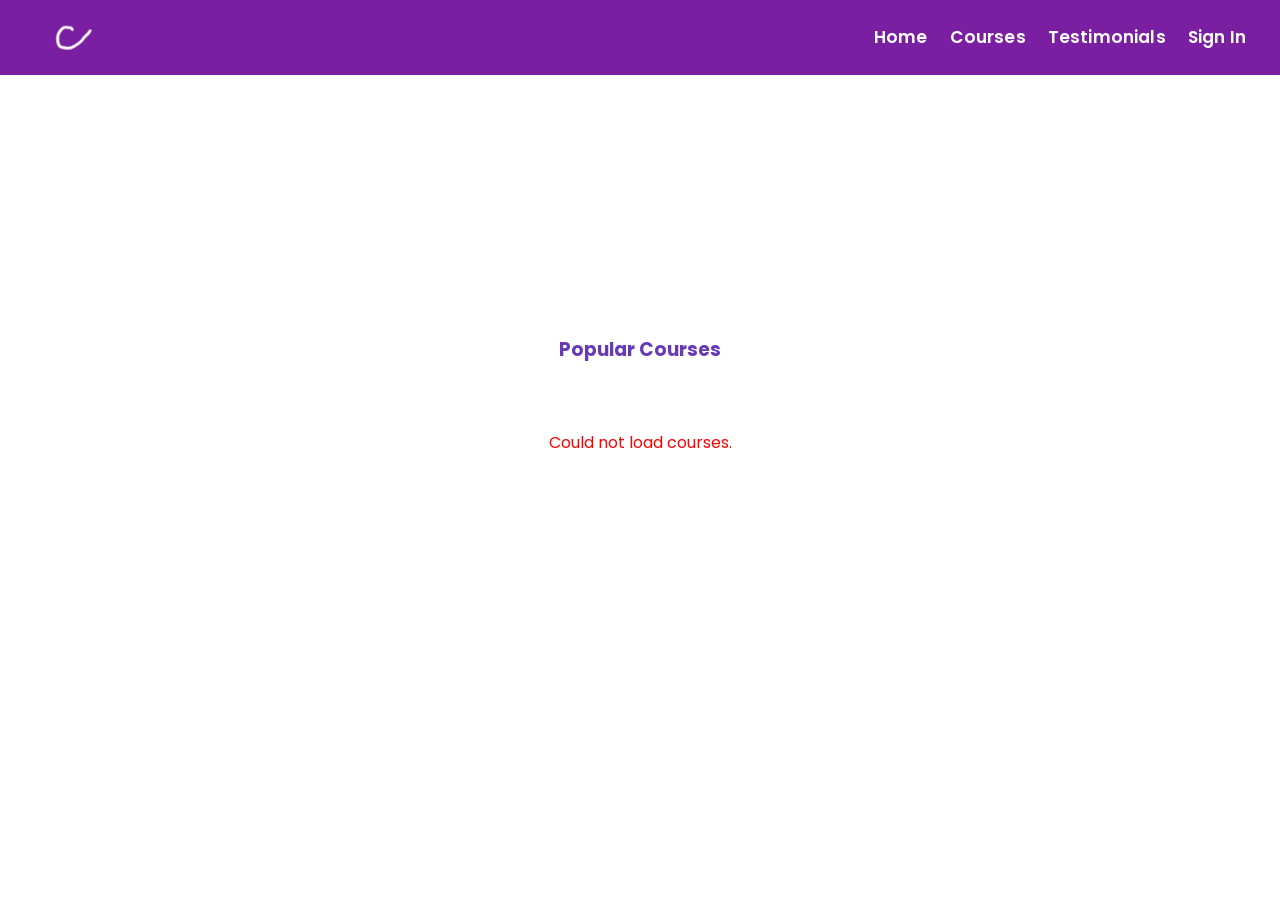
==== christnow-frontend/index.html @ c5bdd837 "initial commit of ChristNow frontend" ====
<!DOCTYPE html>
<html lang="en">
<head>
  <meta charset="UTF-8" />
  <meta name="viewport" content="width=device-width, initial-scale=1.0" />
  <title>ChristNow</title>
  <link rel="stylesheet" href="styles.css" />
  <link href="https://fonts.googleapis.com/css2?family=Poppins:wght@400;600&display=swap" rel="stylesheet">
</head>
<body>
  <header class="navbar">
    <div class="logo"><img src="images/logo-c.PNG" alt="ChristNow Logo"></div>
    <nav class="nav-links">
      <a href="index.html">Home</a>
      <a href="courses.html">Courses</a>
      <a href="testimonials.html">Testimonials</a>
      <a href="sign-in.html" id="sign-in-link">Sign In</a>
    </nav>
  </header>

  <main class="home">
    <section class="courses">
      <h2>Popular Courses</h2>
   <div class="course-list"></div>


      </div>
    </section>
  </main>

  <script src="script.js"></script>
</body>
</html>
---- christnow-frontend/styles.css ----
/* ====== Reset & Base Styles ====== */
* {
  margin: 0;
  padding: 0;
  box-sizing: border-box;
  font-family: 'Poppins', 'Segoe UI', Arial, sans-serif;
}
body {
  background: #fff;
  color: #333;
  font-family: 'Poppins', 'Segoe UI', Arial, sans-serif;
}

/* ====== Navbar ====== */
.navbar {
  background: #7B1FA2;
  padding: 10px 30px;
  display: flex;
  justify-content: space-between;
  align-items: center;
  height: 75px;
}
.logo {
  display: flex;
  align-items: center;
  justify-content: center;
  padding: 5px;
  height: 80px;
  width: 80px;
  position: relative;
}
.logo img {
  height: 60px;
  width: auto;
  transform: scale(1.3);
  transform-origin: center;
  transition: transform 0.3s;
  position: relative;
}
.nav-links {
  text-align: center;
}
.nav-links a {
  color: #fff;
  margin-left: 20px;
  text-decoration: none;
  font-weight: 600;
  transition: color 0.3s;
}
.nav-links a:hover {
  color: #FFD700;
}

/* ====== Home, Welcome, Verse ====== */
.home h1 {
  text-align: center;
  margin-top: 34px;
  margin-bottom: 8px;
  font-size: 2.4rem;
  font-weight: 700;
  color: #181818;
}
.verse, .verse-ref {
  text-align: center;
  display: block;
  margin-left: auto;
  margin-right: auto;
  margin-bottom: 4px;
}
.verse {
  color: #9b7edc;
}
.verse-ref {
  color: #c0a6f5;
}

/* ====== Courses Section ====== */
.courses {
  margin-bottom: 30px;
}
.courses h2 {
  color: #673ab7;
  font-size: 1.17em;
  margin-bottom: 16px;
  margin-top: 0;
  font-weight: bold;
  text-align: center;
}
.course-list {
  display: flex;
  flex-wrap: wrap;
  justify-content: center;
  gap: 40px;
  padding: 50px 0;
}
.course-card {
  background: #f4f4f4;
  border: 1.5px solid #e0dbef;
  border-radius: 18px;
  box-shadow: 0 0 14px rgba(0, 0, 0, 0.07);
  width: 320px;
  padding: 28px 24px;
  text-align: center;
  display: flex;
  flex-direction: column;
  align-items: center;
  margin-bottom: 10px;
  min-height: 390px;
}
.course-card img {
  width: 190px;
  height: 140px;
  border-radius: 10px;
  object-fit: cover;
  margin-bottom: 18px;
  background: #fff;
  border: 1px solid #dedede;
}
.course-card h3 {
  font-size: 1.23rem;
  font-weight: 700;
  color: #543386;
  margin-bottom: 8px;
}
.course-card p {
  font-size: 1rem;
  color: #565656;
  margin-bottom: 18px;
  min-height: 45px;
}
.course-buttons {
  display: flex;
  flex-direction: column;
  align-items: center;
  gap: 7px;
  margin-top: 14px;
  width: 100%;
}
.start-course-btn, .course-card button {
  background: #7B1FA2;
  color: #fff;
  border: none;
  border-radius: 6px;
  font-weight: 600;
  cursor: pointer;
  padding: 11px 24px;
  font-size: 1rem;
  transition: background 0.2s;
  width: 180px;
}
.start-course-btn:hover, .course-card button:hover {
  background: #5e1587;
}
.view-course-link {
  color: #7B1FA2;
  background: none;
  border: none;
  font-weight: 500;
  cursor: pointer;
  font-size: 1rem;
  text-decoration: underline;
  display: block;
  width: 180px;
  text-align: center;
  margin-top: 0;
  padding: 0;
}
.view-course-link:hover {
  color: #543386;
  text-decoration: underline;
}

/* ====== Sign In Section ====== */
section.login {
  margin: 0 auto;
  margin-top: 28px;
  max-width: 350px;
  text-align: center;
}
section.login h2 {
  margin-bottom: 14px;
  color: #673ab7;
  font-size: 1.08em;
  font-weight: bold;
}
section.login form {
  display: flex;
  flex-direction: column;
  align-items: center;
  gap: 10px;
}
section.login label {
  margin-right: 4px;
  font-size: 1em;
}
section.login input[type="text"],
section.login input[type="password"] {
  padding: 6px 10px;
  border-radius: 5px;
  border: 1px solid #bbb;
  font-size: 1em;
  width: 175px;
}
section.login button[type="submit"] {
  margin-top: 8px;
  font-size: 1em;
  background: #673ab7;
  color: white;
  border: none;
  border-radius: 6px;
  padding: 6px 22px;
  cursor: pointer;
}
section.login button[type="submit"]:hover {
  background: #7c5ed6;
}
#loginStatus {
  color: red;
  margin-top: 6px;
}

/* ====== Responsive Design ====== */
@media (max-width: 850px) {
  .course-list {
    flex-direction: column;
    align-items: center;
    gap: 30px;
    padding: 30px 0;
  }
  .course-card {
    width: 95%;
    min-width: 230px;
    max-width: 400px;
  }
}
@media (max-width: 650px) {
  .home { padding: 15px 5px; }
  .course-card { width: 98%; }
}

/* ====== Lessons/Lesson Sidebar (for lessons.html) ====== */
#course-layout {
  display: flex;
  min-height: 100vh;
}
#lesson-sidebar {
  width: 250px;
  background: #f0e9ff;
  padding: 30px 10px 30px 20px;
  border-right: 2px solid #e5d1ff;
}
#lesson-sidebar h3 {
  margin-top: 0;
  font-size: 1.25em;
  color: #673ab7;
}
#lesson-list {
  list-style: none;
  padding: 0;
}
#lesson-list li {
  padding: 12px 15px;
  border-radius: 6px;
  margin-bottom: 6px;
  cursor: pointer;
  font-size: 1em;
  background: #fff;
  display: flex;
  align-items: center;
  transition: background 0.18s;
}
#lesson-list li.active {
  background: #c7b5fa;
  font-weight: bold;
  color: #36297c;
}
#lesson-list li.completed {
  background: #e0ffe0;
  color: #0b6300;
}
#lesson-list li.locked {
  background: #eee;
  color: #aaa;
  cursor: not-allowed;
  pointer-events: none;
}
#lesson-list li span {
  flex: 1;
}
#lesson-main {
  flex: 1;
  padding: 40px;
}
#progress {
  font-weight: bold;
  margin-bottom: 18px;
}
.lesson-card.completed {
  background: #e0ffe0;
  border: 1.5px solid #a8e0a8;
}
textarea {
  width: 98%;
  min-height: 50px;
  margin-top: 10px;
  margin-bottom: 10px;
  border-radius: 4px;
  border: 1px solid #ccc;
  padding: 7px;
  font-size: 1em;
}
button:disabled {
  background: #bbb;
  color: #444;
  cursor: default;
}

/* === Sign In Page Overrides (add at END of styles.css) === */
.form-container {
  max-width: 410px;
  margin: 70px auto 0 auto;
  background: #fff;
  border-radius: 13px;
  box-shadow: 0 2px 18px rgba(123,31,162,0.09);
  padding: 44px 38px 30px 38px;
  text-align: center;
}

.form-container h1 {
  font-size: 2.1rem;
  font-weight: 700;
  color: #2c164e;
  margin-bottom: 35px;
  letter-spacing: -0.7px;
}

#signin-form {
  display: flex;
  flex-direction: column;
  gap: 18px;
  margin-bottom: 22px;
}

#signin-form input[type="email"],
#signin-form input[type="password"] {
  font-size: 1.09em;
  padding: 14px 16px;
  border: 1.5px solid #e1d5ef;
  border-radius: 8px;
  background: #faf8fd;
  outline: none;
  margin-bottom: 0;
  transition: border 0.17s;
  width: 100%;
}

#signin-form input:focus {
  border-color: #7B1FA2;
}

#signin-form button {
  background: #7B1FA2;
  color: #fff;
  border: none;
  border-radius: 8px;
  padding: 15px 0;
  font-size: 1.15em;
  font-weight: 700;
  cursor: pointer;
  width: 100%;
  margin-top: 7px;
  transition: background 0.19s;
  letter-spacing: 0.5px;
  box-shadow: 0 2px 6px rgba(123,31,162,0.05);
}

#signin-form button:hover {
  background: #5e1587;
}

.form-container p {
  color: #444;
  font-size: 1em;
  margin-top: 16px;
  margin-bottom: 4px;
}

.form-container a {
  color: #7B1FA2;
  font-weight: 600;
  text-decoration: none;
  transition: color 0.16s;
}
.form-container a:hover {
  text-decoration: underline;
  color: #54226c;
}

.response-message {
  color: #B71C1C;
  font-size: 1em;
  margin-top: 7px;
}

/* Responsive for mobile */
@media (max-width: 600px) {
  .form-container {
    max-width: 98vw;
    padding: 22px 3vw;
  }
  .navbar {
    flex-direction: column;
    height: auto;
    padding: 12px 3vw;
  }
}

/* === Make Sign Up Page EXACTLY Like Sign In === */
#signup-form,
#signin-form {
  display: flex;
  flex-direction: column;
  gap: 18px;
  margin-bottom: 22px;
}

#signup-form input,
#signin-form input {
  font-size: 1.09em;
  padding: 14px 16px;
  border: 1.5px solid #e1d5ef;
  border-radius: 8px;
  background: #faf8fd;
  outline: none;
  margin-bottom: 0;
  transition: border 0.17s;
  width: 100%;
}

#signup-form input:focus,
#signin-form input:focus {
  border-color: #7B1FA2;
}

#signup-form button,
#signin-form button {
  background: #7B1FA2;
  color: #fff;
  border: none;
  border-radius: 8px;
  padding: 15px 0;
  font-size: 1.15em;
  font-weight: 700;
  cursor: pointer;
  width: 100%;
  margin-top: 7px;
  transition: background 0.19s;
  letter-spacing: 0.5px;
  box-shadow: 0 2px 6px rgba(123,31,162,0.05);
}

#signup-form button:hover,
#signin-form button:hover {
  background: #5e1587;
}

.form-container h1 {
  font-size: 2.1rem;
  font-weight: 700;
  color: #2c164e;
  margin-bottom: 35px;
  letter-spacing: -0.7px;
}

.form-container p {
  color: #444;
  font-size: 1em;
  margin-top: 16px;
  margin-bottom: 4px;
}

.form-container a {
  color: #7B1FA2;
  font-weight: 600;
  text-decoration: none;
  transition: color 0.16s;
}
.form-container a:hover {
  text-decoration: underline;
  color: #54226c;
}

.response-message {
  color: #B71C1C;
  font-size: 1em;
  margin-top: 7px;
}

.form-container {
  max-width: 410px;
  margin: 70px auto 0 auto;
  background: #fff;
  border-radius: 13px;
  box-shadow: 0 2px 18px rgba(123,31,162,0.09);
  padding: 44px 38px 30px 38px;
  text-align: center;
}

/* ===== HOMEPAGE (index.html) CENTERED LAYOUT ===== */

/* Main section centered vertically and horizontally */
.home {
  display: flex;
  flex-direction: column;
  align-items: center;
  justify-content: center;
  min-height: 70vh;   /* push content toward center */
  width: 100%;
}

/* Welcome header */
.home h1,
h1.welcome-title {
  font-size: 2.2rem;
  font-weight: 700;
  color: #7B1FA2;
  text-align: center;
  margin-top: 55px;
  margin-bottom: 16px;
  letter-spacing: -0.5px;
}

/* Bible verse styling */
.verse {
  color: #8881ad;
  font-size: 1.11rem;
  text-align: center;
  margin-bottom: 4px;
}

.verse-ref {
  color: #b3a1e4;
  font-size: 1.06rem;
  text-align: center;
  margin-bottom: 0;
}

/* Remove excess margins if needed */
body, main {
  margin: 0;
  padding: 0;
  background: #fff;
}

/* ===== FORCE HOMEPAGE TO LOOK EXACTLY LIKE YOUR SCREENSHOT ===== */
body, html {
  background: #fff !important;
  margin: 0;
  padding: 0;
  min-height: 100vh;
}

.home {
  display: flex !important;
  flex-direction: column;
  align-items: center;
  justify-content: center;
  min-height: 80vh;
  width: 100%;
}

.home h1,
h1.welcome-title {
  font-size: 2.3rem !important;
  font-weight: 700 !important;
  color: #7B1FA2 !important;
  text-align: center !important;
  margin-top: 90px !important;
  margin-bottom: 18px !important;
  letter-spacing: -0.5px;
}

.verse {
  color: #9687be !important;
  font-size: 1.12rem !important;
  text-align: center !important;
  margin-bottom: 4px !important;
}

.verse-ref {
  color: #bbaae5 !important;
  font-size: 1.06rem !important;
  text-align: center !important;
  margin-bottom: 0 !important;
}

/* Remove course section, sign in, etc. for minimalist look */

/* Remove extra space if any */
main.home {
  padding: 0 !important;
  margin: 0 auto !important;
  box-shadow: none !important;
  background: none !important;
}

/* === NAVBAR LINKS: match button font & roundness, NOT size === */
.nav-links a {
  font-family: 'Poppins', 'Segoe UI', Arial, sans-serif !important;
  font-weight: 700 !important;
  color: #fff !important;
  border-radius: 8px !important;   /* makes corners a little more rounded */
  background: transparent !important;
  letter-spacing: 0.5px !important;
  /* Do NOT change padding, size, or margins! */
}

.nav-links a:hover {
  color: #FFD700;
}

.nav-links a {
  color: #fff !important;
  font-family: 'Poppins', 'Segoe UI', Arial, sans-serif !important;
  font-weight: 600 !important;
  font-size: 1.07rem !important;
  letter-spacing: 0.01em;
  transition: color 0.25s cubic-bezier(0.55, 0, 0.1, 1) !important;
  padding: 0 4px;
  margin-left: 10px;
  line-height: 75px;
  display: inline-block;
}

.nav-links a:hover {
  color: #FFD700 !important; /* This is gold/yellow */
}

.testimonials-section {
  max-width: 700px;
  margin: 60px auto 0 auto;
  padding: 0 18px;
}

.testimonials-title {
  font-size: 2rem;
  color: #7B1FA2;
  text-align: center;
  margin-bottom: 30px;
  font-family: 'Poppins', Arial, sans-serif;
  font-weight: 700;
}

.testimonials-list {
  display: flex;
  flex-direction: column;
  gap: 30px;
}

.testimonial-card {
  background: #faf6ff;
  border: 1.5px solid #e1d5ef;
  border-radius: 13px;
  padding: 26px 30px 18px 30px;
  box-shadow: 0 2px 10px rgba(123,31,162,0.05);
  transition: box-shadow 0.2s;
}

.testimonial-card:hover {
  box-shadow: 0 4px 20px rgba(123,31,162,0.09);
}

.testimonial-text {
  font-size: 1.08rem;
  color: #444;
  font-style: italic;
  margin-bottom: 13px;
  font-family: 'Poppins', Arial, sans-serif;
}

.testimonial-author {
  text-align: right;
  color: #7B1FA2;
  font-weight: 600;
  font-size: 1rem;
  font-family: 'Poppins', Arial, sans-serif;
}

/* === FORCE NAVBAR BUTTONS TO LOOK IDENTICAL ON ALL PAGES === */
.nav-links a {
  color: #fff !important;
  font-family: 'Poppins', 'Segoe UI', Arial, sans-serif !important;
  font-weight: 600 !important;
  font-size: 1.07rem !important;
  border-radius: 8px !important;
  background: transparent !important;
  letter-spacing: 0.01em !important;
  transition: color 0.25s cubic-bezier(0.55, 0, 0.1, 1) !important;
  padding: 0 4px !important;
  margin-left: 10px !important;
  line-height: 75px !important;
  display: inline-block !important;
  text-decoration: none !important;
  box-shadow: none !important;
  outline: none !important;
}
.nav-links a:hover {
  color: #FFD700 !important;
}


.course-card {
  background: #f4f4f4;
  border: 1.5px solid #e0dbef;
  border-radius: 18px;
  box-shadow: 0 0 14px rgba(0, 0, 0, 0.07);
  width: 320px;
  padding: 28px 24px;
  text-align: center;
  display: flex;
  flex-direction: column;
  align-items: center;
  margin-bottom: 10px;
  min-height: 390px;
}
.course-card img {
  width: 190px;
  height: 140px;
  border-radius: 10px;
  object-fit: cover;
  margin-bottom: 18px;
  background: #fff;
  border: 1px solid #dedede;
}
.course-details-wrapper {
  max-width: 550px;
  margin: 45px auto 55px auto;
  padding: 28px 18px 38px 18px;
  background: #fff;
  border-radius: 18px;
  box-shadow: 0 3px 18px rgba(123,31,162,0.06);
  display: flex;
  flex-direction: column;
  align-items: center;
}

#course-content h1.course-title {
  font-size: 2.1rem;
  color: #7B1FA2;
  text-align: center;
  font-weight: 700;
  margin-bottom: 13px;
}

#course-content img.course-image {
  margin: 0 auto 18px auto;
  display: block;
  max-width: 320px;
  border-radius: 14px;
  box-shadow: 0 2px 10px rgba(123,31,162,0.07);
}

#course-content p.course-description {
  font-size: 1.13rem;
  color: #444;
  margin: 18px 0 16px 0;
  text-align: center;
}

.course-detail-card {
  background: #fff;
  max-width: 520px;
  margin: 48px auto 0 auto;
  border-radius: 16px;
  box-shadow: 0 4px 28px rgba(123,31,162,0.10);
  padding: 38px 34px 30px 34px;
  text-align: center;
}
.course-title {
  font-size: 2rem;
  font-weight: 700;
  color: #7B1FA2;
  margin-bottom: 10px;
}
.course-image {
  display: block;
  margin: 0 auto 18px auto;
  max-width: 215px;
  width: 100%;
  border-radius: 10px;
  box-shadow: 0 2px 12px rgba(80,60,120,0.08);
}
.course-price {
  font-weight: 600;
  color: #673ab7;
  margin-bottom: 7px;
  font-size: 1.12rem;
}
.old-price {
  text-decoration: line-through;
  color: #b3a1e4;
  margin-right: 6px;
}
.free-label {
  color: #0baf82;
  font-weight: 700;
  margin-left: 6px;
  font-size: 1.01em;
}
.course-description {
  color: #444;
  font-size: 1.11rem;
  margin-bottom: 18px;
}
.course-features {
  list-style: disc inside;
  text-align: left;
  margin: 0 auto 18px auto;
  padding-left: 0;
  max-width: 320px;
  color: #533387;
  font-size: 1em;
}
.section-title {
  color: #7B1FA2;
  margin-top: 25px;
  margin-bottom: 7px;
  font-size: 1.15em;
  text-align: left;
}
.lessons {
  text-align: left;
  margin: 0 auto 18px auto;
  max-width: 320px;
  color: #433265;
  font-size: 1em;
  padding-left: 18px;
}
.instructor-info {
  margin: 0 auto 18px auto;
  text-align: left;
  max-width: 340px;
  background: #f8f7fb;
  padding: 15px 17px;
  border-radius: 7px;
}
.instructor-info h3 {
  color: #543386;
  font-size: 1.09em;
  margin-bottom: 4px;
}
.start-button {
  margin: 25px 0 16px 0;
  background: #7B1FA2;
  color: #fff;
  border: none;
  border-radius: 8px;
  font-size: 1.09em;
  font-weight: 600;
  padding: 13px 45px;
  cursor: pointer;
  transition: background 0.19s;
}
.start-button:hover { background: #543386; }
.faq h3 { margin: 0 0 3px 0; color: #543386; font-size: 1.01em;}
.faq p { margin: 0 0 10px 0; color: #636363; font-size: 0.99em;}
@media (max-width: 700px) {
  .course-detail-card { padding: 14px 4vw 18px 4vw; }
}

#lesson-content button {
  background: #7B1FA2;
  color: #fff;
  border: none;
  border-radius: 6px;
  font-weight: 600;
  cursor: pointer;
  padding: 11px 24px;
  font-size: 1rem;
  margin: 4px 7px 8px 0;
  transition: background 0.2s;
  box-shadow: 0 2px 8px rgba(123,31,162,0.06);
  display: inline-block;
}

#lesson-content button:hover {
  background: #5e1587;
  color: #FFD700;
}

@media (max-width: 600px) {
  /* Only affect the "Sign In" link in mobile nav */
  #sign-in-link {
    margin-top: -19px;  /* Move "Sign In" up a little */
    /* You can tweak -10px: try -8px or -12px to get it perfect! */
  }
}
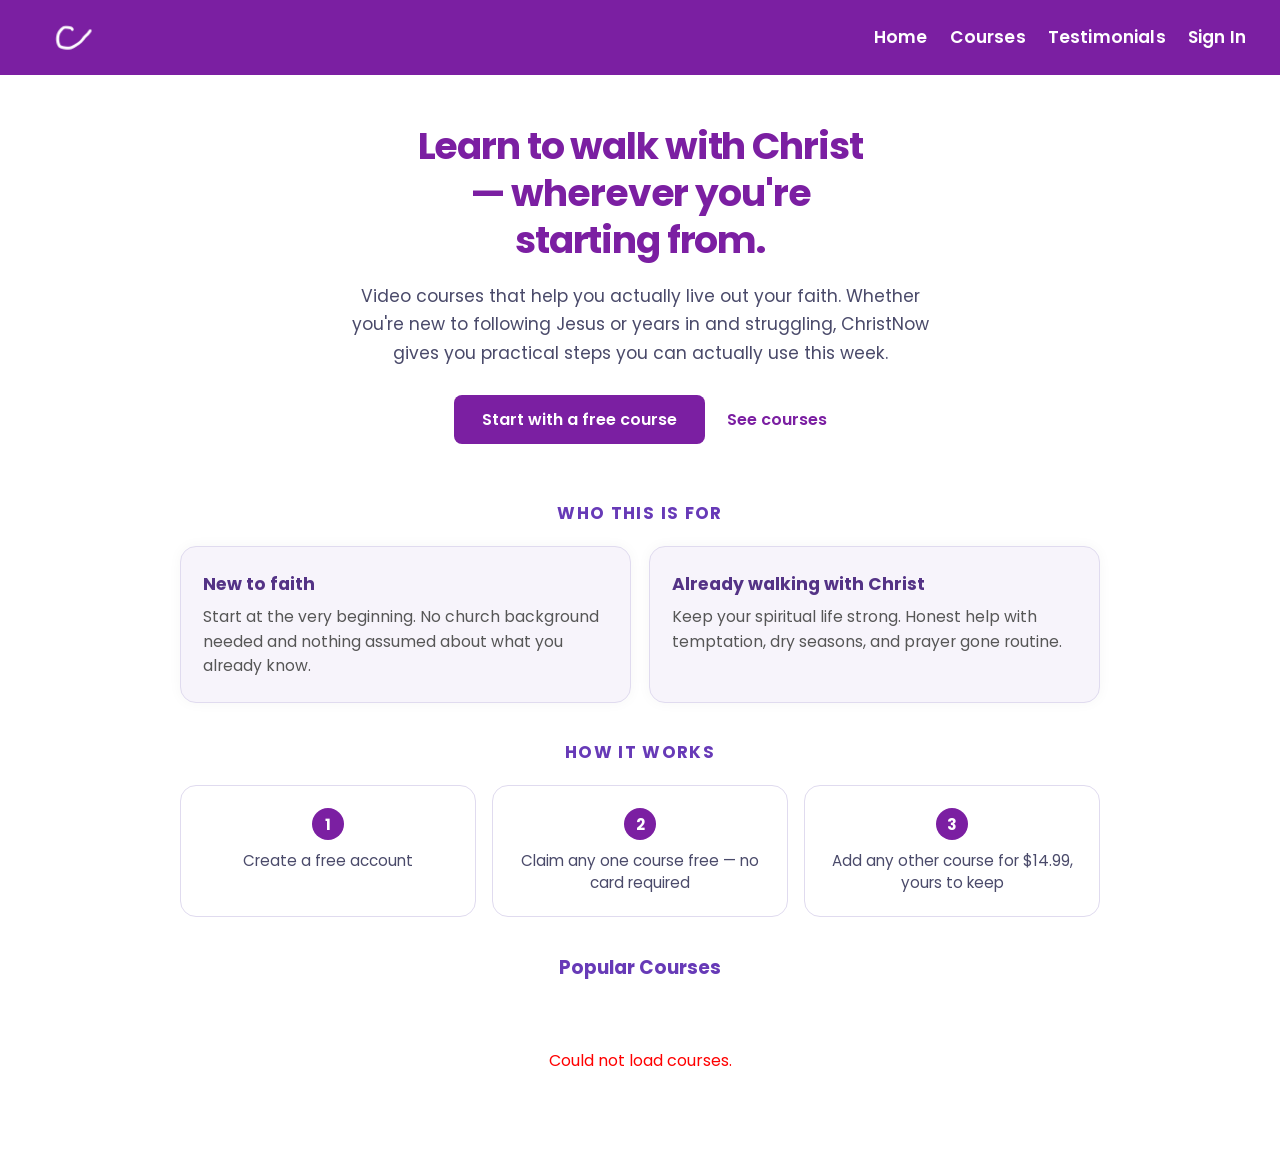
==== commit 002ad6bf: "Add home landing page with hero, audience, and how-it-works sections" ====
--- a/christnow-frontend/index.html
+++ b/christnow-frontend/index.html
@@ -5,7 +5,7 @@
   <meta name="viewport" content="width=device-width, initial-scale=1.0" />
   <title>ChristNow</title>
   <link rel="stylesheet" href="styles.css" />
-  <link href="https://fonts.googleapis.com/css2?family=Poppins:wght@400;600&display=swap" rel="stylesheet">
+  <link href="https://fonts.googleapis.com/css2?family=Poppins:wght@400;500;600;700&display=swap" rel="stylesheet">
 </head>
 <body>
   <header class="navbar">
@@ -14,20 +14,71 @@
       <a href="index.html">Home</a>
       <a href="courses.html">Courses</a>
       <a href="testimonials.html">Testimonials</a>
-      <a href="sign-in.html" id="sign-in-link">Sign In</a>
+           <a href="sign-in.html" id="sign-in-link">Sign In</a>
+      <a href="#" id="logout-link" style="display: none;">Sign Out</a>
     </nav>
   </header>
 
-  <main class="home">
-    <section class="courses">
+  <main class="home landing-home">
+    <section id="landing-guest" class="landing-guest">
+      <div class="landing-hero">
+        <h1 class="hero-title">Learn to walk with Christ — wherever you're starting from.</h1>
+        <p class="hero-lead">
+          Video courses that help you actually live out your faith. Whether you're new to following Jesus or years in and struggling, ChristNow gives you practical steps you can actually use this week.
+        </p>
+        <div class="hero-actions">
+          <a class="hero-cta" href="sign-up.html">Start with a free course</a>
+          <a class="hero-secondary" href="#courses">See courses</a>
+        </div>
+      </div>
+
+      <section class="landing-audience" aria-labelledby="audience-heading">
+        <h2 id="audience-heading" class="landing-section-title">Who this is for</h2>
+        <div class="audience-grid">
+          <article class="audience-card">
+            <h3>New to faith</h3>
+            <p>Start at the very beginning. No church background needed and nothing assumed about what you already know.</p>
+          </article>
+          <article class="audience-card">
+            <h3>Already walking with Christ</h3>
+            <p>Keep your spiritual life strong. Honest help with temptation, dry seasons, and prayer gone routine.</p>
+          </article>
+        </div>
+      </section>
+
+      <section class="landing-steps" aria-labelledby="steps-heading">
+        <h2 id="steps-heading" class="landing-section-title">How it works</h2>
+        <ol class="steps-grid">
+          <li>
+            <span class="step-number">1</span>
+            <p>Create a free account</p>
+          </li>
+          <li>
+            <span class="step-number">2</span>
+            <p>Claim any one course free — no card required</p>
+          </li>
+          <li>
+            <span class="step-number">3</span>
+            <p>Add any other course for $14.99, yours to keep</p>
+          </li>
+        </ol>
+      </section>
+    </section>
+
+    <section id="landing-signed-in" class="landing-signed-in" hidden>
+      <h1 id="welcome-back-title" class="welcome-title">Welcome back</h1>
+      <p class="welcome-lead">Continue with a course below, or claim your free course if you haven’t yet.</p>
+    </section>
+
+    <section class="courses" id="courses">
       <h2>Popular Courses</h2>
-   <div class="course-list"></div>
-
-
-      </div>
+      <p id="free-counter" class="free-counter" style="display: none;"></p>
+      <div class="course-list"></div>
     </section>
   </main>
 
+   <script src="nav-auth.js"></script>
+  <script src="checkout.js"></script>
   <script src="script.js"></script>
 </body>
 </html>
--- a/christnow-frontend/styles.css
+++ b/christnow-frontend/styles.css
@@ -249,6 +249,34 @@
   padding: 30px 10px 30px 20px;
   border-right: 2px solid #e5d1ff;
 }
+.lesson-back-btn {
+  display: inline-flex;
+  align-items: center;
+  gap: 8px;
+  color: #673ab7;
+  text-decoration: none;
+  font-weight: 600;
+  font-size: 0.95em;
+  padding: 9px 14px;
+  margin-bottom: 20px;
+  border-radius: 8px;
+  background: #fff;
+  border: 1px solid #e5d1ff;
+  box-shadow: 0 1px 3px rgba(103, 58, 183, 0.08);
+  transition: background 0.18s, color 0.18s, border-color 0.18s, transform 0.15s;
+}
+.lesson-back-btn:hover {
+  background: #e5d1ff;
+  color: #36297c;
+  border-color: #c7b5fa;
+}
+.lesson-back-btn:active {
+  transform: translateX(-2px);
+}
+.lesson-back-icon {
+  font-size: 1.15em;
+  line-height: 1;
+}
 #lesson-sidebar h3 {
   margin-top: 0;
   font-size: 1.25em;
@@ -299,6 +327,38 @@
   background: #e0ffe0;
   border: 1.5px solid #a8e0a8;
 }
+
+.video-embed {
+  position: relative;
+  width: 100%;
+  padding-top: 56.25%;
+  margin-bottom: 16px;
+  border-radius: 10px;
+  overflow: hidden;
+  background: #111;
+}
+
+.video-embed iframe {
+  position: absolute;
+  top: 0;
+  left: 0;
+  width: 100%;
+  height: 100%;
+  border: 0;
+}
+
+.lesson-actions {
+  margin: 8px 0 4px;
+}
+
+.reflection-actions {
+  display: flex;
+  flex-wrap: wrap;
+  align-items: center;
+  gap: 10px;
+  margin-top: 12px;
+}
+
 textarea {
   width: 98%;
   min-height: 50px;
@@ -313,6 +373,105 @@
   background: #bbb;
   color: #444;
   cursor: default;
+}
+
+@media (max-width: 768px) {
+  #course-layout {
+    flex-direction: column;
+  }
+
+  #lesson-sidebar {
+    width: 100%;
+    border-right: none;
+    border-bottom: 2px solid #e5d1ff;
+    padding: 16px;
+  }
+
+  #lesson-list {
+    max-height: 240px;
+    overflow-y: auto;
+    -webkit-overflow-scrolling: touch;
+  }
+
+  #lesson-list li {
+    font-size: 0.95em;
+    padding: 10px 12px;
+  }
+
+  #lesson-main {
+    padding: 16px;
+  }
+
+  #progress {
+    font-size: 0.95em;
+    line-height: 1.4;
+  }
+
+  #lesson-content h2 {
+    font-size: 1.35rem;
+    line-height: 1.3;
+    margin-bottom: 12px;
+  }
+
+  .video-embed {
+    padding-top: 0;
+    aspect-ratio: 9 / 16;
+    max-height: min(78vh, 760px);
+    min-height: 440px;
+    margin-bottom: 20px;
+    border-radius: 12px;
+  }
+
+  .lesson-actions {
+    margin: 20px 0 8px;
+  }
+
+  #lesson-content button,
+  #mark-complete-btn,
+  #save-reflection-btn {
+    width: 100%;
+    box-sizing: border-box;
+    margin: 0;
+    min-height: 50px;
+    font-size: 1.05rem;
+    padding: 14px 20px;
+    border-radius: 10px;
+  }
+
+  .reflection-section {
+    margin-top: 28px;
+    padding-top: 20px;
+  }
+
+  .reflection-section textarea#reflection {
+    min-height: 120px;
+    font-size: 16px;
+    padding: 12px;
+  }
+
+  .reflection-actions {
+    flex-direction: column;
+    align-items: stretch;
+    gap: 12px;
+    margin-top: 16px;
+  }
+
+  #reflection-status {
+    display: block;
+    margin-left: 0;
+    margin-top: 0;
+    text-align: center;
+  }
+
+  #lesson-list li {
+    min-height: 44px;
+  }
+
+  .lesson-back-btn {
+    width: 100%;
+    box-sizing: border-box;
+    justify-content: center;
+  }
 }
 
 /* === Sign In Page Overrides (add at END of styles.css) === */
@@ -358,7 +517,7 @@
   border-color: #7B1FA2;
 }
 
-#signin-form button {
+#signin-form button[type="submit"] {
   background: #7B1FA2;
   color: #fff;
   border: none;
@@ -374,7 +533,7 @@
   box-shadow: 0 2px 6px rgba(123,31,162,0.05);
 }
 
-#signin-form button:hover {
+#signin-form button[type="submit"]:hover {
   background: #5e1587;
 }
 
@@ -400,6 +559,54 @@
   color: #B71C1C;
   font-size: 1em;
   margin-top: 7px;
+}
+
+.password-field {
+  position: relative;
+  width: 100%;
+}
+
+.password-field input {
+  width: 100%;
+  box-sizing: border-box;
+  padding-right: 56px;
+}
+
+.password-toggle {
+  position: absolute;
+  right: 6px;
+  top: 50%;
+  transform: translateY(-50%);
+  width: auto;
+  margin-top: 0;
+  border: none;
+  background: transparent;
+  color: #7B1FA2;
+  cursor: pointer;
+  padding: 8px;
+  min-width: 44px;
+  min-height: 44px;
+  border-radius: 6px;
+  line-height: 0;
+  box-shadow: none;
+  letter-spacing: 0;
+  display: inline-flex;
+  align-items: center;
+  justify-content: center;
+}
+
+.password-toggle svg {
+  display: block;
+}
+
+.password-toggle:hover {
+  background: #f0e9ff;
+  color: #5e1587;
+}
+
+.password-toggle:focus {
+  outline: 2px solid #c7b5fa;
+  outline-offset: 1px;
 }
 
 /* Responsive for mobile */
@@ -442,8 +649,8 @@
   border-color: #7B1FA2;
 }
 
-#signup-form button,
-#signin-form button {
+#signup-form button[type="submit"],
+#signin-form button[type="submit"] {
   background: #7B1FA2;
   color: #fff;
   border: none;
@@ -459,8 +666,8 @@
   box-shadow: 0 2px 6px rgba(123,31,162,0.05);
 }
 
-#signup-form button:hover,
-#signin-form button:hover {
+#signup-form button[type="submit"]:hover,
+#signin-form button[type="submit"]:hover {
   background: #5e1587;
 }
 
@@ -684,6 +891,56 @@
   font-weight: 600;
   font-size: 1rem;
   font-family: 'Poppins', Arial, sans-serif;
+}
+
+.testimonials-share {
+  margin-top: 48px;
+  margin-bottom: 60px;
+  padding: 32px 28px;
+  text-align: center;
+  background: #fff;
+  border: 1.5px solid #e1d5ef;
+  border-radius: 13px;
+  box-shadow: 0 2px 10px rgba(123, 31, 162, 0.05);
+}
+
+.testimonials-share-title {
+  font-size: 1.35rem;
+  color: #7B1FA2;
+  margin-bottom: 12px;
+  font-weight: 600;
+  font-family: 'Poppins', Arial, sans-serif;
+}
+
+.testimonials-share-text {
+  color: #555;
+  font-size: 1rem;
+  line-height: 1.65;
+  margin-bottom: 20px;
+  max-width: 520px;
+  margin-left: auto;
+  margin-right: auto;
+  font-family: 'Poppins', Arial, sans-serif;
+}
+
+.testimonials-share-email {
+  display: inline-block;
+  color: #7B1FA2;
+  font-weight: 600;
+  font-size: 1rem;
+  text-decoration: none;
+  padding: 11px 22px;
+  border-radius: 8px;
+  border: 1.5px solid #e1d5ef;
+  background: #faf6ff;
+  transition: background 0.2s, border-color 0.2s, color 0.2s;
+  font-family: 'Poppins', Arial, sans-serif;
+}
+
+.testimonials-share-email:hover {
+  background: #f0e9ff;
+  border-color: #c7b5fa;
+  color: #5e1587;
 }
 
 /* === FORCE NAVBAR BUTTONS TO LOOK IDENTICAL ON ALL PAGES === */
@@ -699,7 +956,6 @@
   padding: 0 4px !important;
   margin-left: 10px !important;
   line-height: 75px !important;
-  display: inline-block !important;
   text-decoration: none !important;
   box-shadow: none !important;
   outline: none !important;
@@ -895,3 +1151,388 @@
     /* You can tweak -10px: try -8px or -12px to get it perfect! */
   }
 }
+
+/* Reflection section */
+.reflection-section {
+  margin-top: 24px;
+  padding-top: 16px;
+  border-top: 1px solid #ddd;
+}
+
+.reflection-section h3 {
+  margin-bottom: 8px;
+}
+
+.reflection-section textarea#reflection {
+  width: 100%;
+  box-sizing: border-box;
+  padding: 10px;
+  font-size: 15px;
+  font-family: inherit;
+  border: 1px solid #ccc;
+  border-radius: 6px;
+  resize: vertical;
+}
+
+#save-reflection-btn {
+  margin-top: 10px;
+  padding: 8px 16px;
+  cursor: pointer;
+}
+
+#reflection-status {
+  margin-left: 12px;
+  font-size: 14px;
+  font-weight: 600;
+}
+
+.status-success {
+  color: #2e7d32;
+}
+
+.status-error {
+  color: #c62828;
+}
+
+.free-counter {
+  text-align: center;
+  font-family: 'Poppins', 'Segoe UI', Arial, sans-serif;
+  font-size: 0.95rem;
+  font-weight: 500;
+  color: #3d3d5c;
+  margin: 0 auto 24px auto;
+  letter-spacing: 0.01em;
+  max-width: 28rem;
+  line-height: 1.45;
+}
+
+/* ====== Home landing (index.html) ====== */
+.landing-home {
+  justify-content: flex-start !important;
+  min-height: 0 !important;
+  padding: 0 20px 56px !important;
+}
+
+.landing-guest,
+.landing-signed-in {
+  width: 100%;
+  max-width: 920px;
+}
+
+.landing-hero {
+  text-align: center;
+  padding: 48px 12px 12px;
+}
+
+.landing-home .hero-title {
+  font-size: 2.35rem !important;
+  font-weight: 700 !important;
+  color: #7B1FA2 !important;
+  line-height: 1.25;
+  letter-spacing: -0.03em;
+  margin: 0 auto 18px !important;
+  max-width: 18ch;
+}
+
+.hero-lead {
+  max-width: 38rem;
+  margin: 0 auto 28px;
+  color: #4a4a6a;
+  font-size: 1.08rem;
+  line-height: 1.65;
+  font-weight: 400;
+}
+
+.hero-actions {
+  display: flex;
+  flex-wrap: wrap;
+  justify-content: center;
+  align-items: center;
+  gap: 16px 22px;
+  margin-bottom: 8px;
+}
+
+.hero-cta {
+  display: inline-block;
+  background: #7B1FA2;
+  color: #fff;
+  text-decoration: none;
+  font-weight: 600;
+  font-size: 1rem;
+  padding: 12px 28px;
+  border-radius: 8px;
+  transition: background 0.2s;
+}
+
+.hero-cta:hover {
+  background: #5e1587;
+  color: #fff;
+}
+
+.hero-secondary {
+  color: #7B1FA2;
+  font-weight: 600;
+  text-decoration: none;
+  font-size: 1rem;
+}
+
+.hero-secondary:hover {
+  color: #543386;
+  text-decoration: underline;
+}
+
+.landing-section-title {
+  color: #673ab7;
+  font-size: 1.05rem;
+  font-weight: 700;
+  text-align: center;
+  letter-spacing: 0.08em;
+  text-transform: uppercase;
+  margin: 0 0 20px;
+}
+
+.landing-audience,
+.landing-steps {
+  width: 100%;
+  margin: 36px auto 8px;
+}
+
+.audience-grid {
+  display: grid;
+  grid-template-columns: 1fr 1fr;
+  gap: 18px;
+}
+
+.audience-card {
+  background: #f7f4fb;
+  border: 1.5px solid #e0dbef;
+  border-radius: 16px;
+  padding: 24px 22px;
+  text-align: left;
+  box-shadow: 0 0 14px rgba(0, 0, 0, 0.04);
+}
+
+.audience-card h3 {
+  color: #543386;
+  font-size: 1.08rem;
+  font-weight: 700;
+  margin-bottom: 8px;
+}
+
+.audience-card p {
+  color: #565656;
+  font-size: 0.98rem;
+  line-height: 1.55;
+  margin: 0;
+}
+
+.steps-grid {
+  list-style: none;
+  display: grid;
+  grid-template-columns: repeat(3, 1fr);
+  gap: 16px;
+  padding: 0;
+  margin: 0;
+}
+
+.steps-grid li {
+  background: #fff;
+  border: 1.5px solid #e0dbef;
+  border-radius: 16px;
+  padding: 22px 16px;
+  text-align: center;
+  display: flex;
+  flex-direction: column;
+  align-items: center;
+  gap: 10px;
+}
+
+.step-number {
+  width: 32px;
+  height: 32px;
+  border-radius: 50%;
+  background: #7B1FA2;
+  color: #fff;
+  font-weight: 700;
+  font-size: 0.95rem;
+  display: flex;
+  align-items: center;
+  justify-content: center;
+}
+
+.steps-grid p {
+  color: #4a4a6a;
+  font-size: 0.95rem;
+  line-height: 1.45;
+  margin: 0;
+}
+
+.landing-signed-in {
+  text-align: center;
+  padding: 12px 12px 0;
+}
+
+.landing-home .welcome-title {
+  margin-top: 48px !important;
+  margin-bottom: 10px !important;
+}
+
+.welcome-lead {
+  color: #4a4a6a;
+  font-size: 1.05rem;
+  line-height: 1.55;
+  max-width: 32rem;
+  margin: 0 auto 8px;
+}
+
+.landing-home .courses {
+  width: 100%;
+  max-width: 1100px;
+  margin-top: 28px;
+}
+
+/* ====== ChristNow Mobile (phones & small tablets only) ====== */
+@media (max-width: 768px) {
+  .navbar {
+    height: auto;
+    min-height: 64px;
+    padding: 12px 16px;
+    flex-wrap: wrap;
+    gap: 8px;
+  }
+
+  .logo {
+    height: 56px;
+    width: 56px;
+  }
+
+  .logo img {
+    height: 44px;
+    transform: scale(1.1);
+  }
+
+  .nav-links {
+    width: 100%;
+    display: flex;
+    flex-wrap: wrap;
+    justify-content: center;
+    gap: 6px 14px;
+  }
+
+  .nav-links a {
+    margin-left: 0 !important;
+    line-height: 1.4 !important;
+    padding: 4px 6px !important;
+    font-size: 0.92rem !important;
+  }
+
+  #sign-in-link {
+    margin-top: 0 !important;
+  }
+
+  .course-list {
+    padding: 24px 12px;
+    gap: 24px;
+  }
+
+  .course-card {
+    width: 100%;
+    max-width: 400px;
+    min-height: auto;
+    padding: 22px 18px;
+  }
+
+  .course-detail-card {
+    margin: 12px auto 0;
+    padding: 20px 16px 28px;
+    border-radius: 12px;
+  }
+
+  .course-title {
+    font-size: 1.55rem;
+  }
+
+  .course-description {
+    font-size: 1rem;
+  }
+
+  .start-button {
+    width: 100%;
+    box-sizing: border-box;
+    padding: 14px 20px;
+  }
+
+  .lessons,
+  .course-features,
+  .instructor-info {
+    max-width: 100%;
+  }
+
+  .testimonials-section {
+    margin-top: 32px;
+    padding: 0 14px;
+  }
+
+  .testimonials-title {
+    font-size: 1.6rem;
+  }
+
+  .testimonial-card {
+    padding: 20px 18px 16px;
+  }
+
+  .testimonials-share {
+    padding: 24px 18px;
+    margin-bottom: 40px;
+  }
+
+  .home h1,
+  h1.welcome-title {
+    margin-top: 40px !important;
+    font-size: 1.75rem !important;
+    padding: 0 12px;
+  }
+
+  .landing-home {
+    padding: 0 16px 40px !important;
+  }
+
+  .landing-hero {
+    padding-top: 28px;
+  }
+
+  .landing-home .hero-title {
+    font-size: 1.7rem !important;
+    max-width: none;
+  }
+
+  .hero-lead {
+    font-size: 1rem;
+    padding: 0 4px;
+  }
+
+  .audience-grid,
+  .steps-grid {
+    grid-template-columns: 1fr;
+  }
+
+  .landing-audience,
+  .landing-steps {
+    margin-top: 28px;
+  }
+
+  .landing-home .welcome-title {
+    margin-top: 28px !important;
+  }
+
+  .verse,
+  .verse-ref {
+    padding: 0 16px;
+  }
+
+  #video-host,
+  #video-host > div,
+  #video-host .video-embed {
+    width: 100%;
+  }
+}
